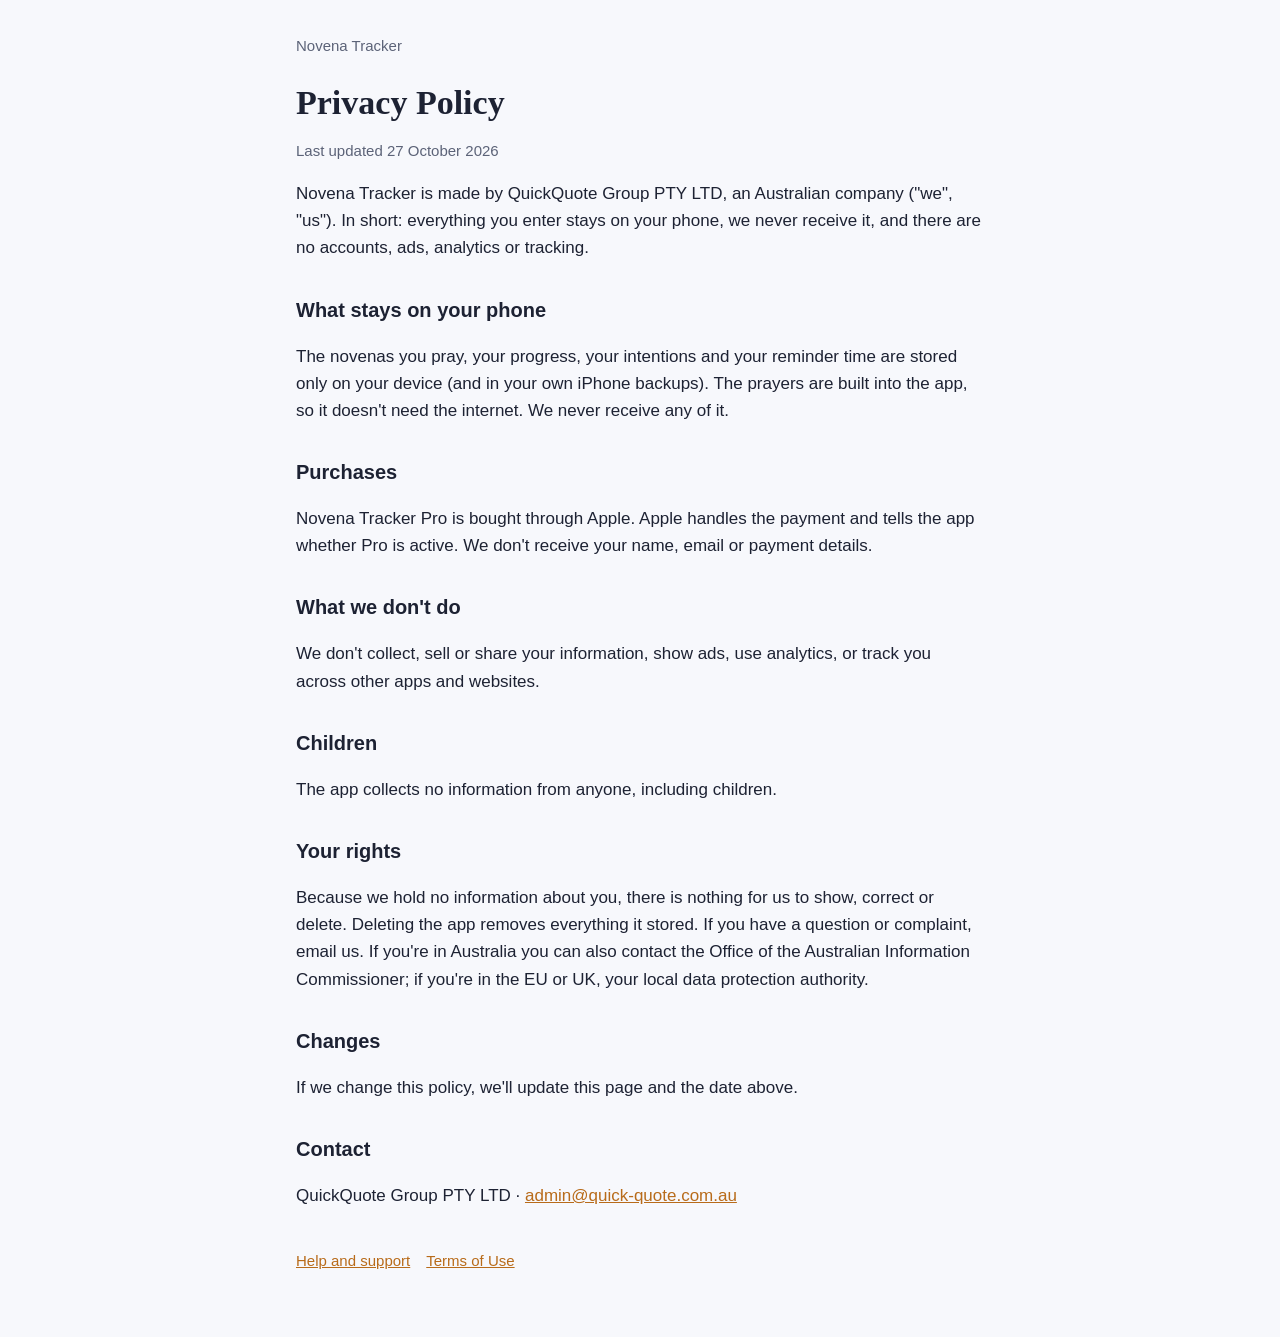
==== privacy.html @ a989c079 "Novena Tracker privacy, terms and support pages" ====
<!doctype html>
<html lang="en">
<head>
<meta charset="utf-8">
<meta name="viewport" content="width=device-width, initial-scale=1">
<title>Privacy Policy · Novena Tracker</title>
<link rel="stylesheet" href="style.css">
</head>
<body>
<main>
<header><a href="./">Novena Tracker</a></header>
<h1>Privacy Policy</h1>
<p class="muted">Last updated 27 October 2026</p>

<p>Novena Tracker is made by QuickQuote Group PTY LTD, an Australian company ("we", "us"). In short: everything you enter stays on your phone, we never receive it, and there are no accounts, ads, analytics or tracking.</p>

<h2>What stays on your phone</h2>
<p>The novenas you pray, your progress, your intentions and your reminder time are stored only on your device (and in your own iPhone backups). The prayers are built into the app, so it doesn't need the internet. We never receive any of it.</p>

<h2>Purchases</h2>
<p>Novena Tracker Pro is bought through Apple. Apple handles the payment and tells the app whether Pro is active. We don't receive your name, email or payment details.</p>

<h2>What we don't do</h2>
<p>We don't collect, sell or share your information, show ads, use analytics, or track you across other apps and websites.</p>

<h2>Children</h2>
<p>The app collects no information from anyone, including children.</p>

<h2>Your rights</h2>
<p>Because we hold no information about you, there is nothing for us to show, correct or delete. Deleting the app removes everything it stored. If you have a question or complaint, email us. If you're in Australia you can also contact the Office of the Australian Information Commissioner; if you're in the EU or UK, your local data protection authority.</p>

<h2>Changes</h2>
<p>If we change this policy, we'll update this page and the date above.</p>

<h2>Contact</h2>
<p>QuickQuote Group PTY LTD · <a href="mailto:admin@quick-quote.com.au">admin@quick-quote.com.au</a></p>
<nav><a href="support">Help and support</a><a href="terms">Terms of Use</a></nav>
</main>
</body>
</html>
---- style.css ----
:root { --bg: #f7f8fc; --card: #ffffff; --text: #1d2233; --muted: #5c6378; --accent: #b86b1a; --line: #e3e6ef; }
@media (prefers-color-scheme: dark) {
  :root { --bg: #10131c; --card: #181c28; --text: #e8ebf4; --muted: #a2a9bd; --accent: #e8b04b; --line: #2a3042; }
}
* { box-sizing: border-box; }
body { margin: 0; background: var(--bg); color: var(--text); font: 17px/1.6 -apple-system, BlinkMacSystemFont, "Segoe UI", Roboto, sans-serif; }
main { max-width: 720px; margin: 0 auto; padding: 32px 16px 64px; }
header { margin-bottom: 24px; }
header a { color: var(--muted); text-decoration: none; font-size: 15px; }
h1 { font-family: "New York", Georgia, serif; font-size: 34px; line-height: 1.2; margin: 8px 0 4px; }
h2 { font-size: 20px; margin: 32px 0 8px; }
p, li { color: var(--text); }
.muted { color: var(--muted); font-size: 15px; }
a { color: var(--accent); }
section.card { background: var(--card); border: 1px solid var(--line); border-radius: 16px; padding: 4px 20px; margin: 16px 0; }
nav { display: flex; gap: 16px; flex-wrap: wrap; margin-top: 40px; font-size: 15px; }
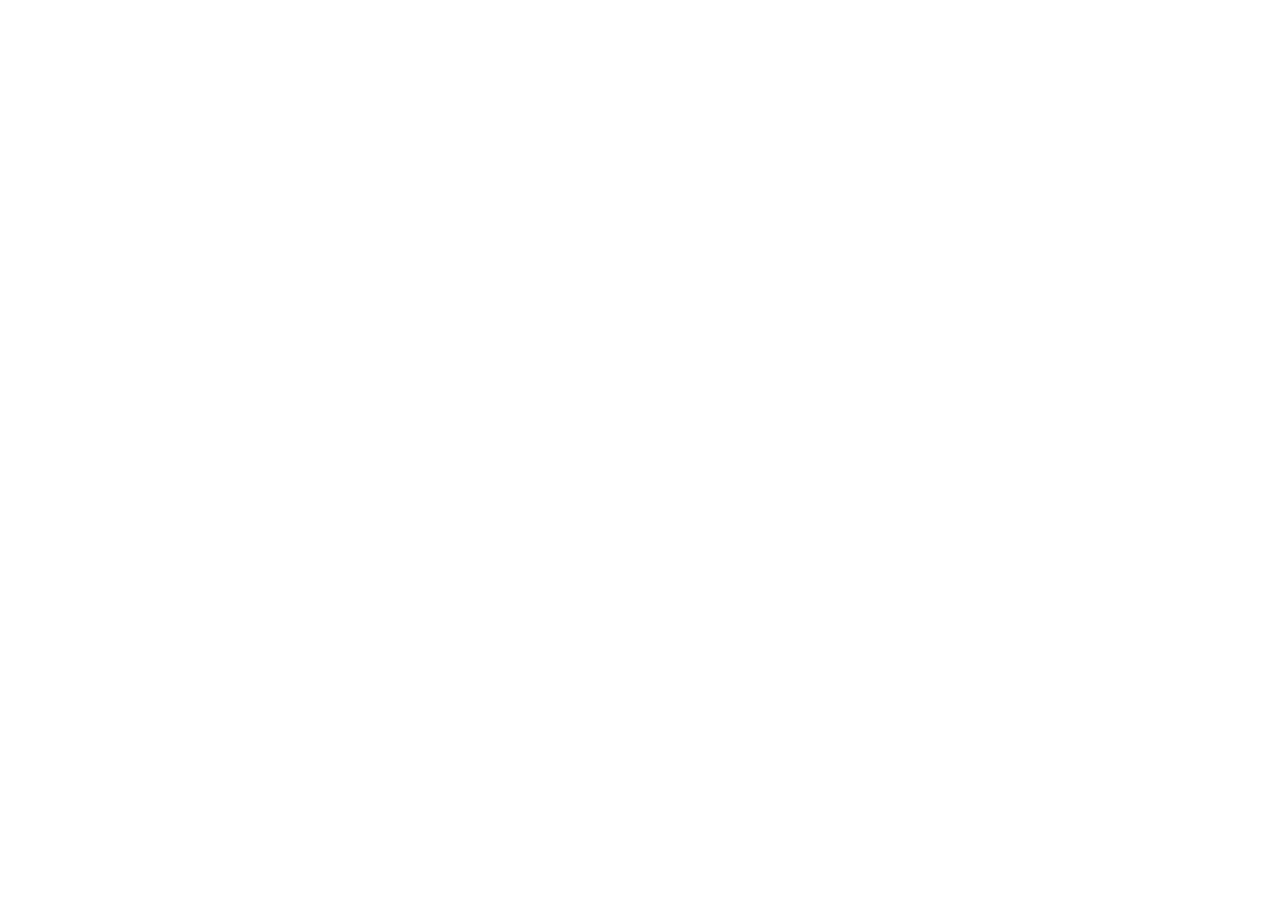
==== commit 35846925: "Move to quickquote-apps.web.app" ====
--- a/privacy.html
+++ b/privacy.html
@@ -1,40 +1 @@
-<!doctype html>
-<html lang="en">
-<head>
-<meta charset="utf-8">
-<meta name="viewport" content="width=device-width, initial-scale=1">
-<title>Privacy Policy · Novena Tracker</title>
-<link rel="stylesheet" href="style.css">
-</head>
-<body>
-<main>
-<header><a href="./">Novena Tracker</a></header>
-<h1>Privacy Policy</h1>
-<p class="muted">Last updated 27 October 2026</p>
-
-<p>Novena Tracker is made by QuickQuote Group PTY LTD, an Australian company ("we", "us"). In short: everything you enter stays on your phone, we never receive it, and there are no accounts, ads, analytics or tracking.</p>
-
-<h2>What stays on your phone</h2>
-<p>The novenas you pray, your progress, your intentions and your reminder time are stored only on your device (and in your own iPhone backups). The prayers are built into the app, so it doesn't need the internet. We never receive any of it.</p>
-
-<h2>Purchases</h2>
-<p>Novena Tracker Pro is bought through Apple. Apple handles the payment and tells the app whether Pro is active. We don't receive your name, email or payment details.</p>
-
-<h2>What we don't do</h2>
-<p>We don't collect, sell or share your information, show ads, use analytics, or track you across other apps and websites.</p>
-
-<h2>Children</h2>
-<p>The app collects no information from anyone, including children.</p>
-
-<h2>Your rights</h2>
-<p>Because we hold no information about you, there is nothing for us to show, correct or delete. Deleting the app removes everything it stored. If you have a question or complaint, email us. If you're in Australia you can also contact the Office of the Australian Information Commissioner; if you're in the EU or UK, your local data protection authority.</p>
-
-<h2>Changes</h2>
-<p>If we change this policy, we'll update this page and the date above.</p>
-
-<h2>Contact</h2>
-<p>QuickQuote Group PTY LTD · <a href="mailto:admin@quick-quote.com.au">admin@quick-quote.com.au</a></p>
-<nav><a href="support">Help and support</a><a href="terms">Terms of Use</a></nav>
-</main>
-</body>
-</html>
+<!doctype html><html lang="en"><head><meta charset="utf-8"><title>Moved</title><meta http-equiv="refresh" content="0; url=https://quickquote-apps.web.app/novena/privacy"><link rel="canonical" href="https://quickquote-apps.web.app/novena/privacy"><script>location.replace("https://quickquote-apps.web.app/novena/privacy")</script></head><body>This page has moved to <a href="https://quickquote-apps.web.app/novena/privacy">https://quickquote-apps.web.app/novena/privacy</a>.</body></html>
